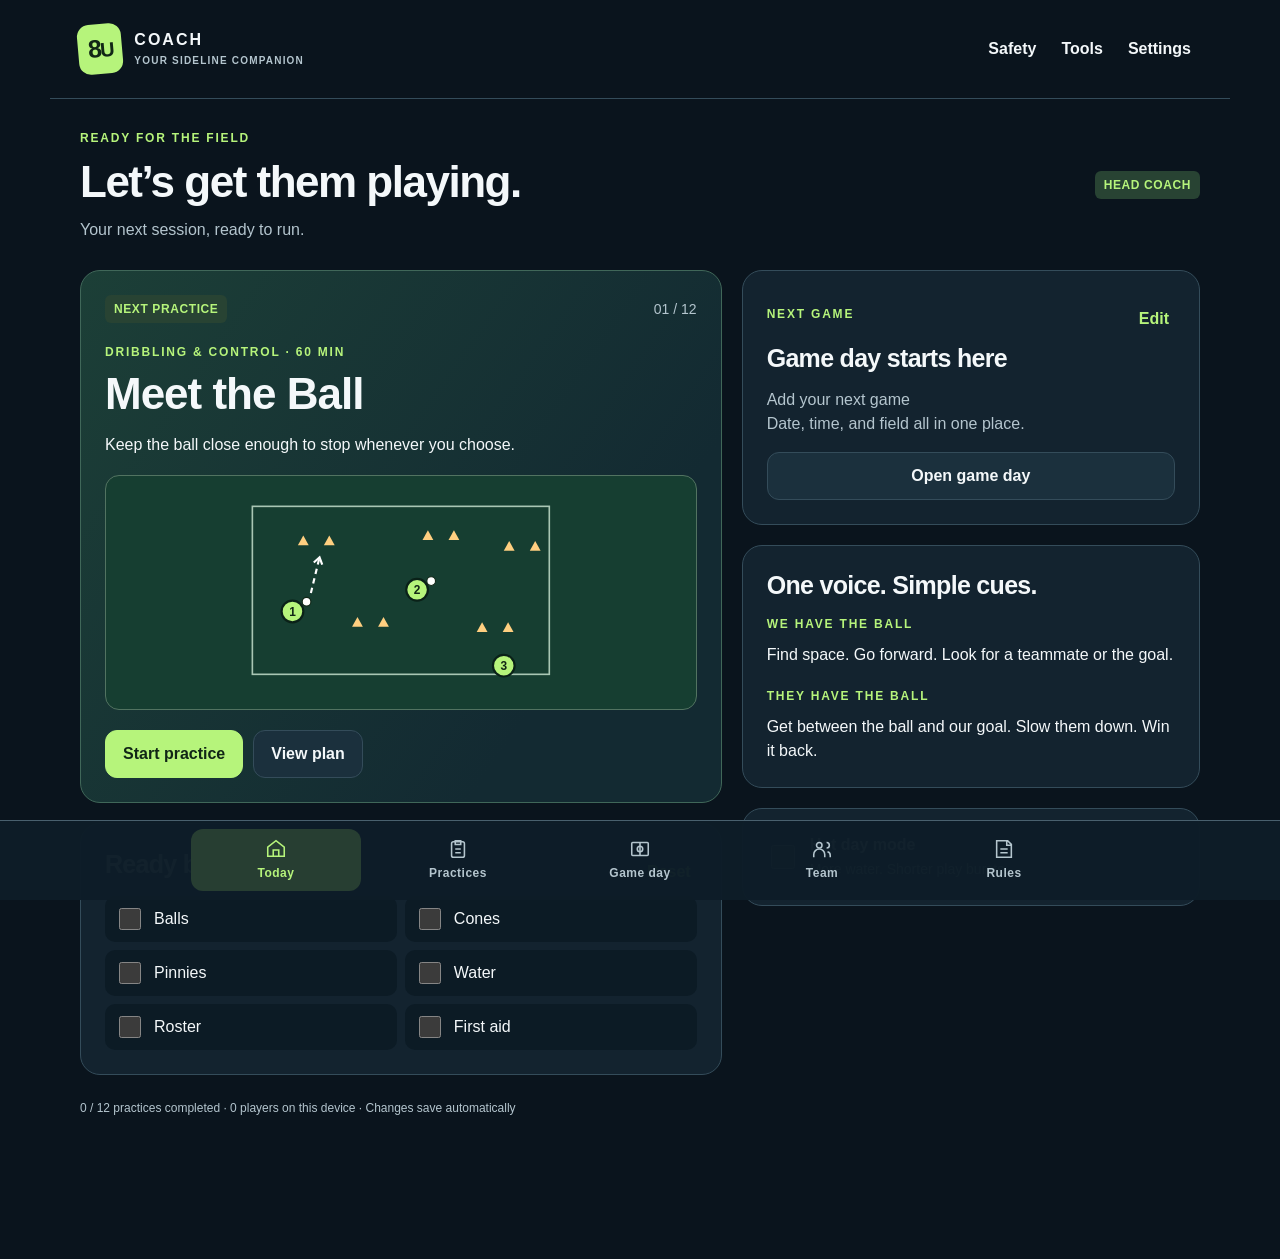
==== index.html @ 2cac58d7 "Add complete 8U Coach app and GitHub Pages deployment" ====
<!doctype html>
<html lang="en">
  <head>
    <meta charset="utf-8" />
    <meta
      name="viewport"
      content="width=device-width,initial-scale=1,viewport-fit=cover"
    />
    <meta name="theme-color" content="#101e2a" />
    <meta name="apple-mobile-web-app-capable" content="yes" />
    <meta
      name="apple-mobile-web-app-status-bar-style"
      content="black-translucent"
    />
    <meta
      name="description"
      content="Your pocket practice plan and sideline companion for 8U soccer."
    />
    <title>8U Coach • The sideline, simplified</title>
    <link rel="manifest" href="./manifest.json" />
    <link rel="icon" href="./assets/icon-192.png" />
    <link rel="apple-touch-icon" href="./assets/icon-192.png" />
    <link rel="stylesheet" href="./styles.css" />
  </head>
  <body>
    <a class="skip" href="#main">Skip to coaching</a>
    <header>
      <a href="#today" class="brand" aria-label="8U Coach home"
        ><b>8<span>U</span></b
        ><span>COACH<small>YOUR SIDELINE COMPANION</small></span></a
      >
      <div class="header-actions">
        <button data-go="safety" class="quiet">Safety</button
        ><button data-go="tools" class="quiet">Tools</button
        ><button data-go="settings" class="quiet">Settings</button>
      </div>
    </header>
    <div id="storage-warning" role="alert" hidden></div>
    <main id="main" tabindex="-1"></main>
    <nav id="nav" aria-label="Main navigation"></nav>
    <div id="toast" role="status" aria-live="polite"></div>
    <dialog id="dialog"></dialog>
    <script src="./data/drills.js"></script>
    <script src="./data/practices.js"></script>
    <script src="./data/rules.js"></script>
    <script src="./data/coaching-cues.js"></script>
    <script src="./app.js"></script>
  </body>
</html>
---- styles.css ----
:root {
  color-scheme: dark;
  --bg: #0a141d;
  --panel: #13232f;
  --panel2: #1b303d;
  --line: #344c5a;
  --text: #f4f8fa;
  --muted: #b4c5ce;
  --green: #b6f47b;
  --ink: #112616;
  --amber: #ffd485;
  --red: #ffb2ae;
  font-family:
    Inter,
    ui-sans-serif,
    -apple-system,
    BlinkMacSystemFont,
    "Segoe UI",
    sans-serif;
  font-size: 16px;
}
* {
  box-sizing: border-box;
}
body {
  margin: 0;
  background: var(--bg);
  color: var(--text);
  line-height: 1.5;
}
button,
input,
select,
textarea {
  font: inherit;
}
button,
a,
input,
select,
textarea {
  touch-action: manipulation;
}
button,
a {
  -webkit-tap-highlight-color: transparent;
}
button {
  cursor: pointer;
  border: 1px solid var(--line);
  border-radius: 12px;
  background: var(--panel2);
  color: var(--text);
  min-height: 48px;
  padding: 11px 17px;
  font-weight: 650;
}
button:hover {
  border-color: var(--green);
}
button:disabled {
  opacity: 0.4;
  cursor: not-allowed;
}
a {
  color: var(--green);
}
button.primary,
.primary {
  background: var(--green);
  color: var(--ink);
  border-color: var(--green);
}
button.danger {
  color: var(--red);
}
button.quiet {
  background: transparent;
  border-color: transparent;
  padding: 10px;
}
.wide {
  width: 100%;
}
:focus-visible {
  outline: 3px solid var(--amber);
  outline-offset: 4px;
}
header {
  max-width: 1180px;
  margin: auto;
  display: flex;
  align-items: center;
  justify-content: space-between;
  gap: 10px;
  padding: 24px 28px;
  border-bottom: 1px solid var(--line);
}
.brand {
  display: flex;
  align-items: center;
  gap: 12px;
  text-decoration: none;
  color: var(--text);
  font-weight: 850;
  letter-spacing: 2px;
  line-height: 1.1;
}
.brand > b {
  background: var(--green);
  color: var(--ink);
  font-size: 25px;
  letter-spacing: -2px;
  padding: 11px 10px;
  border-radius: 12px;
  transform: rotate(-5deg);
}
.brand > b span {
  font-size: 20px;
}
.brand small {
  font-size: 10px;
  letter-spacing: 1.2px;
  display: block;
  margin-top: 6px;
  color: var(--muted);
}
.header-actions {
  display: flex;
  gap: 3px;
}
main {
  max-width: 1120px;
  margin: 0 auto;
  padding: 30px 0 130px;
}
h1,
h2,
h3,
p {
  margin-top: 0;
}
h1 {
  font-size: clamp(30px, 5vw, 44px);
  letter-spacing: -1.5px;
  line-height: 1.13;
  margin-bottom: 12px;
}
h2 {
  font-size: 25px;
  letter-spacing: -0.7px;
  line-height: 1.2;
  margin-bottom: 15px;
}
h3 {
  font-size: 18px;
  margin-bottom: 8px;
}
.eyebrow {
  text-transform: uppercase;
  letter-spacing: 1.8px;
  font-size: 12px;
  font-weight: 800;
  color: var(--green);
  margin-bottom: 10px;
}
.muted {
  color: var(--muted);
}
.small {
  font-size: 14px;
}
.page-heading {
  display: flex;
  justify-content: space-between;
  align-items: center;
  gap: 20px;
  margin-bottom: 28px;
}
.page-heading p {
  margin: 0;
}
.grid {
  display: grid;
  grid-template-columns: 1.4fr 1fr;
  gap: 20px;
}
.equal {
  grid-template-columns: 1fr 1fr;
}
.stack {
  display: grid;
  gap: 20px;
  align-content: start;
}
.card {
  padding: 24px;
  border: 1px solid var(--line);
  border-radius: 20px;
  background: var(--panel);
  min-width: 0;
}
.card p:last-child {
  margin-bottom: 0;
}
.feature {
  background: linear-gradient(125deg, #1c3f37, #132a32 75%);
  border-color: #406759;
  position: relative;
  overflow: hidden;
}
.feature h2 {
  font-size: clamp(30px, 4vw, 44px);
  line-height: 1.06;
  max-width: 450px;
  letter-spacing: -1px;
}
.feature .pitch {
  max-width: none;
  margin: 18px 0;
  max-height: 235px;
}
.tag {
  display: inline-flex;
  align-items: center;
  font-size: 12px;
  letter-spacing: 0.6px;
  border-radius: 6px;
  padding: 5px 9px;
  background: var(--panel2);
  color: var(--muted);
  font-weight: 750;
}
.tag.green {
  background: #284333;
  color: var(--green);
}
.tag.amber {
  background: #42392a;
  color: var(--amber);
}
.row {
  display: flex;
  align-items: center;
  justify-content: space-between;
  gap: 12px;
}
.wrap {
  flex-wrap: wrap;
}
.gap {
  display: flex;
  gap: 10px;
  flex-wrap: wrap;
}
.space {
  margin-top: 20px;
}
.section-label {
  display: flex;
  justify-content: space-between;
  align-items: center;
  margin: 30px 0 12px;
}
.section-label h2 {
  margin: 0;
  font-size: 21px;
}
.stat {
  font-variant-numeric: tabular-nums;
  font-size: 32px;
  font-weight: 800;
}
.checks {
  display: grid;
  grid-template-columns: 1fr 1fr;
  gap: 8px;
}
.check {
  display: flex;
  align-items: center;
  gap: 10px;
  min-height: 46px;
  padding: 8px 10px;
  background: #0c1b25;
  border-radius: 10px;
}
.check input {
  width: 22px;
  height: 22px;
  accent-color: var(--green);
  flex-shrink: 0;
}
.check:has(input:checked) {
  color: var(--muted);
}
.switch {
  display: flex;
  align-items: center;
  gap: 12px;
}
.switch input {
  width: 24px;
  height: 24px;
  accent-color: var(--green);
}
.notice {
  padding: 14px 18px;
  border-left: 3px solid var(--amber);
  background: #302b22;
  border-radius: 8px;
  color: #ffe5b7;
  font-size: 14px;
  margin: 16px 0;
}
.notice.green {
  border-color: var(--green);
  background: #1c3529;
  color: #d3f9b5;
}
.notice.danger {
  border-color: var(--red);
  background: #3b2527;
  color: #ffdad7;
}
.practice-list {
  display: grid;
  grid-template-columns: repeat(3, 1fr);
  gap: 16px;
}
.practice-card {
  display: flex;
  flex-direction: column;
  min-height: 230px;
  text-align: left;
}
.practice-card p {
  flex: 1;
}
.practice-card .num {
  font-size: 34px;
  font-weight: 800;
  color: var(--green);
  letter-spacing: -1px;
}
.practice-card h2 {
  font-size: 22px;
  margin: 14px 0 8px;
}
.timeline {
  list-style: none;
  padding: 0;
  margin: 0;
}
.timeline > li {
  border-bottom: 1px solid var(--line);
  padding: 16px 0;
}
.timeline > li:last-child {
  border-bottom: 0;
}
.timeline button {
  text-align: left;
  width: 100%;
  display: flex;
  gap: 15px;
  align-items: center;
  background: transparent;
  border: 0;
  padding: 6px;
}
.timeline .minute {
  width: 64px;
  flex-shrink: 0;
  color: var(--green);
  font-size: 14px;
  font-variant-numeric: tabular-nums;
}
.timeline strong {
  display: block;
}
.timeline small {
  color: var(--muted);
  font-size: 14px;
}
.pitch {
  width: 100%;
  display: block;
  background: #163e31;
  border: 1px solid #527361;
  border-radius: 14px;
  max-height: 285px;
}
.legend {
  font-size: 12px;
  color: var(--muted);
  margin: 8px 0 15px;
}
.details-grid {
  display: grid;
  grid-template-columns: 1fr 1fr;
  gap: 20px;
}
.details-grid ol,
.details-grid ul {
  padding-left: 23px;
}
li {
  margin-bottom: 6px;
}
.cue {
  font-size: 23px;
  line-height: 1.3;
  font-weight: 700;
  border-left: 3px solid var(--green);
  padding-left: 17px;
  margin: 20px 0;
}
.role {
  border: 1px solid #6a9651;
  background: #1d342b;
  padding: 16px;
  border-radius: 12px;
}
.role h3 {
  color: var(--green);
}
.role.emphasized {
  border-width: 2px;
}
.accordion {
  border-top: 1px solid var(--line);
  padding: 16px 0;
}
.accordion summary {
  cursor: pointer;
  font-weight: 700;
  min-height: 40px;
}
.accordion p {
  margin-top: 10px;
}
.live {
  max-width: 860px;
  margin: auto;
}
.live-title {
  font-size: 34px;
}
.timer {
  font-size: clamp(64px, 14vw, 112px);
  font-weight: 850;
  letter-spacing: -4px;
  font-variant-numeric: tabular-nums;
  line-height: 1.12;
}
.timer-box {
  text-align: center;
  padding: 24px 0;
}
.timer-box p {
  margin: 10px 0;
}
.controls {
  display: grid;
  grid-template-columns: 1fr 1.4fr 1fr;
  gap: 10px;
}
.progress {
  display: flex;
  gap: 6px;
  margin: 20px 0;
}
.progress span {
  height: 6px;
  background: var(--line);
  flex: 1;
  border-radius: 6px;
}
.progress .done {
  background: #58913e;
}
.progress .current {
  background: var(--green);
}
.subnav {
  display: flex;
  gap: 8px;
  overflow-x: auto;
  padding-bottom: 12px;
  margin-bottom: 14px;
}
.subnav button {
  white-space: nowrap;
  flex-shrink: 0;
}
.subnav button.active {
  background: var(--green);
  color: var(--ink);
}
.player {
  display: flex;
  align-items: center;
  gap: 12px;
  padding: 14px 0;
  border-bottom: 1px solid var(--line);
}
.player:last-child {
  border-bottom: 0;
}
.jersey {
  height: 42px;
  min-width: 42px;
  padding: 9px 5px;
  border-radius: 10px;
  background: #263f4e;
  text-align: center;
  font-weight: 750;
  color: var(--green);
}
.player-info {
  flex: 1;
  min-width: 0;
  overflow-wrap: anywhere;
}
.player-info strong {
  display: block;
}
.player-info small {
  display: block;
  font-size: 12px;
  color: var(--muted);
}
.player .time {
  font-size: 20px;
  font-variant-numeric: tabular-nums;
  font-weight: 750;
}
.player-actions {
  display: flex;
  gap: 6px;
  flex-wrap: wrap;
}
.player select {
  max-width: 115px;
  padding: 8px;
  font-size: 14px;
}
.rules-list {
  margin: 0;
}
.rules-list div {
  display: grid;
  grid-template-columns: 1fr 1.2fr;
  gap: 16px;
  padding: 14px 0;
  border-bottom: 1px solid var(--line);
}
.rules-list dt {
  color: var(--muted);
}
.rules-list dd {
  margin: 0;
  overflow-wrap: anywhere;
}
.unconfirmed {
  color: var(--amber);
  font-size: 12px;
  font-weight: 750;
  letter-spacing: 0.5px;
}
.form-grid {
  display: grid;
  grid-template-columns: 1fr 1fr;
  gap: 16px;
}
label.field {
  display: block;
  font-size: 14px;
  color: var(--muted);
}
label.field input,
label.field select,
label.field textarea {
  display: block;
  margin-top: 7px;
  width: 100%;
}
input:not([type="checkbox"]),
select,
textarea {
  background: #0b1a24;
  color: var(--text);
  border: 1px solid #56707e;
  border-radius: 10px;
  padding: 12px;
  min-height: 48px;
  max-width: 100%;
}
textarea {
  min-height: 100px;
  resize: vertical;
}
.full {
  grid-column: 1/-1;
}
.empty {
  text-align: center;
  padding: 32px 20px;
  color: var(--muted);
}
.empty h2 {
  color: var(--text);
}
.footer-note {
  font-size: 12px;
  color: var(--muted);
  margin-top: 24px;
}
.water {
  background: #193944;
  border-color: #86cee5;
}
.water .timer {
  color: #a5e3f8;
}
.score-bar {
  height: 8px;
  background: #233e4d;
  border-radius: 8px;
  margin-top: 5px;
  overflow: hidden;
}
.score-bar > span {
  display: block;
  height: 100%;
  background: var(--green);
}
nav#nav {
  position: fixed;
  z-index: 5;
  bottom: 0;
  left: 0;
  right: 0;
  background: rgba(14, 29, 40, 0.98);
  border-top: 1px solid #49606e;
  padding: 8px max(14px, env(safe-area-inset-right))
    max(9px, env(safe-area-inset-bottom));
  display: flex;
  justify-content: center;
  gap: 12px;
}
nav button {
  flex: 1;
  max-width: 170px;
  min-height: 62px;
  background: transparent;
  border: 0;
  border-radius: 12px;
  color: var(--muted);
  font-size: 12px;
  letter-spacing: 0.5px;
  padding: 8px 5px;
}
nav button.active {
  background: #273e32;
  color: var(--green);
}
nav svg {
  display: block;
  margin: 0 auto 4px;
  width: 22px;
  height: 22px;
}
body.live-mode header,
body.live-mode nav#nav {
  display: none;
}
body.live-mode main {
  padding-top: max(20px, env(safe-area-inset-top));
  padding-bottom: max(24px, env(safe-area-inset-bottom));
}
#toast {
  position: fixed;
  z-index: 20;
  left: 50%;
  bottom: 100px;
  transform: translateX(-50%);
  max-width: 90vw;
  padding: 12px 20px;
  border-radius: 12px;
  background: var(--green);
  color: var(--ink);
  box-shadow: 0 5px 30px #0008;
  display: none;
}
dialog {
  color: var(--text);
  background: var(--panel);
  border: 1px solid var(--line);
  border-radius: 20px;
  padding: 24px;
  width: min(620px, calc(100% - 24px));
  max-height: 90dvh;
}
dialog::backdrop {
  background: #000b;
}
dialog h2 {
  padding-right: 36px;
}
.dialog-close {
  float: right;
}
.skip {
  position: absolute;
  top: -80px;
}
.skip:focus {
  top: 0;
  background: var(--bg);
  padding: 20px;
  z-index: 30;
}
#storage-warning {
  background: #512b26;
  padding: 12px;
  text-align: center;
}
button.link {
  border: 0;
  background: transparent;
  color: var(--green);
  padding: 0 6px;
}
.screen-only {
  display: block;
}
.on-field-label {
  color: var(--green);
}
.summary-line {
  font-size: 14px;
  color: var(--muted);
  margin: 5px 0 16px;
}
.live .card {
  padding: 20px;
}
@media (min-width: 800px) {
  .live .live-grid {
    display: grid;
    grid-template-columns: 1fr 1fr;
    gap: 20px;
  }
}
@media (max-width: 1180px) {
  main {
    padding: 28px 24px 130px;
  }
}
@media (max-width: 760px) {
  header {
    padding: 17px 18px;
  }
  .brand small {
    display: none;
  }
  .brand {
    font-size: 14px;
    gap: 9px;
  }
  .brand > b {
    font-size: 23px;
  }
  .header-actions .quiet {
    font-size: 12px;
    padding: 10px 6px;
  }
  main {
    padding: 25px 16px 115px;
  }
  .grid,
  .equal,
  .details-grid {
    grid-template-columns: 1fr;
  }
  .card {
    padding: 20px;
    border-radius: 16px;
  }
  .practice-list {
    grid-template-columns: 1fr 1fr;
    gap: 12px;
  }
  .practice-card {
    padding: 16px;
    min-height: 225px;
  }
  .practice-card h2 {
    font-size: 19px;
  }
  .practice-card p {
    font-size: 14px;
  }
  .feature .pitch {
    float: none;
    margin: 18px 0;
    max-width: none;
    max-height: 190px;
  }
  .page-heading {
    align-items: flex-start;
    margin-bottom: 22px;
    gap: 10px;
  }
  .page-heading h1 {
    font-size: 32px;
  }
  .page-heading .tag {
    font-size: 10px;
  }
  .form-grid {
    grid-template-columns: 1fr;
  }
  .checks {
    gap: 6px;
  }
  .live-title {
    font-size: 30px;
  }
  .player-actions button {
    padding: 9px;
  }
  .player {
    flex-wrap: wrap;
  }
  .controls button {
    padding: 12px 8px;
  }
  nav#nav {
    gap: 2px;
  }
  nav button {
    font-size: 12px;
    letter-spacing: 0;
  }
  .rules-list div {
    grid-template-columns: 1fr 1.2fr;
    font-size: 14px;
  }
  .timer {
    letter-spacing: -3px;
  }
}
@media (prefers-reduced-motion: no-preference) {
  button {
    transition:
      background 0.12s,
      border-color 0.12s;
  }
}
@media print {
  header,
  nav,
  .screen-only,
  button,
  #toast {
    display: none !important;
  }
  body {
    background: white;
    color: black;
  }
  main {
    padding: 0;
  }
  .card {
    background: white;
    color: black;
    border: 1px solid #999;
    break-inside: avoid;
  }
  .muted,
  .eyebrow,
  .cue {
    color: black;
  }
  .pitch {
    max-height: 180px;
  }
}
main:focus {
  outline: none;
}
@media (max-width: 760px) {
  .player {
    display: grid;
    grid-template-columns: 42px minmax(0, 1fr) auto;
    gap: 10px 12px;
  }
  .player > .jersey {
    grid-column: 1;
    grid-row: 1;
  }
  .player > .player-info {
    grid-column: 2;
    grid-row: 1;
  }
  .player > .time {
    grid-column: 3;
    grid-row: 1;
  }
  .player > .player-actions {
    grid-column: 2/-1;
    justify-content: flex-end;
  }
  .player-info small {
    font-size: 13px;
  }
  .player-info strong {
    word-break: normal;
  }
  .player-actions select {
    flex: 1;
    max-width: 160px;
  }
}
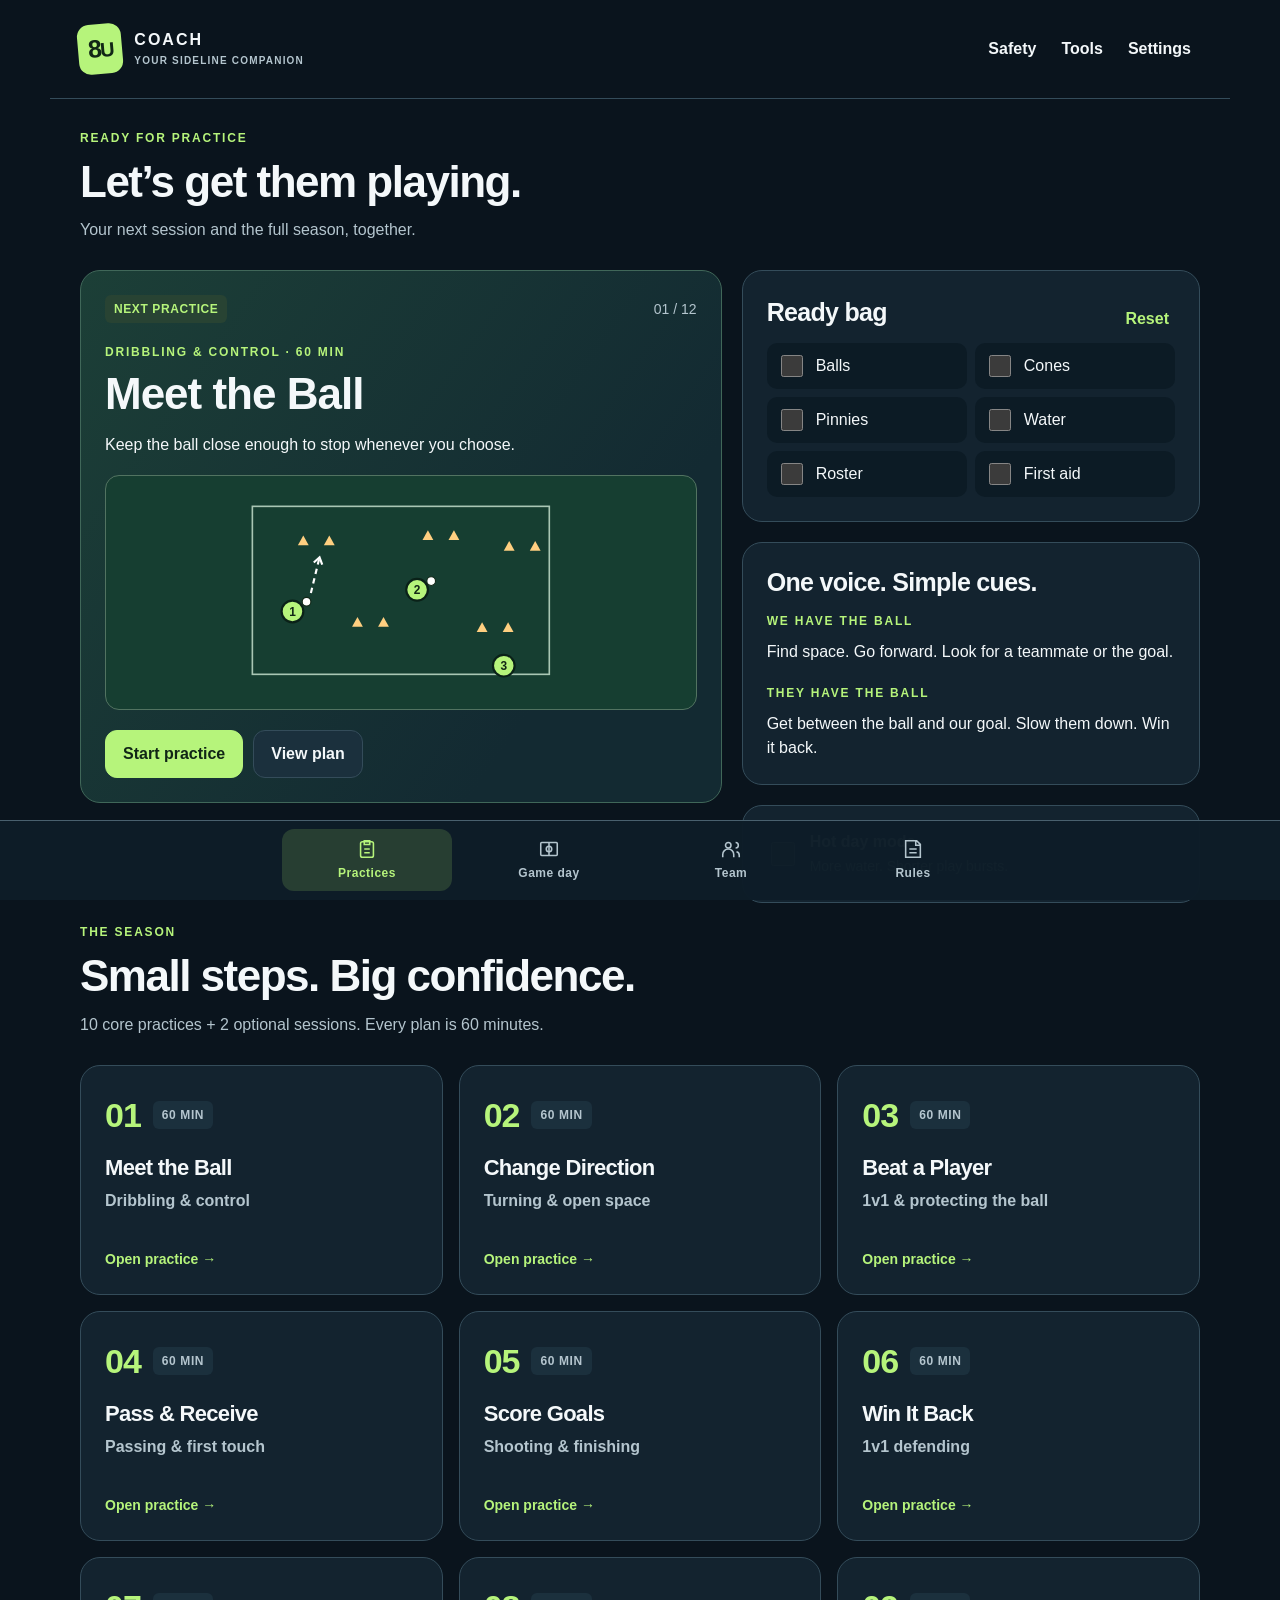
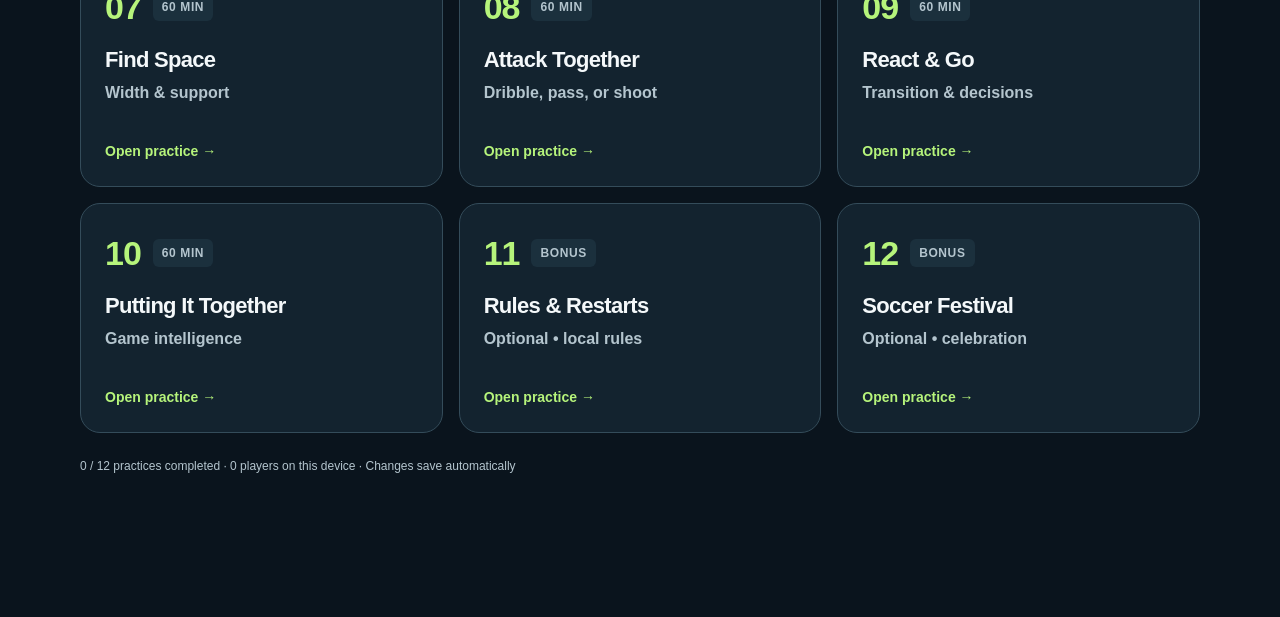
==== commit 2cccb260: "Simplify navigation by merging Today into Practices and Game Day" ====
--- a/index.html
+++ b/index.html
@@ -25,7 +25,7 @@
   <body>
     <a class="skip" href="#main">Skip to coaching</a>
     <header>
-      <a href="#today" class="brand" aria-label="8U Coach home"
+      <a href="#practices" class="brand" aria-label="8U Coach home"
         ><b>8<span>U</span></b
         ><span>COACH<small>YOUR SIDELINE COMPANION</small></span></a
       >
